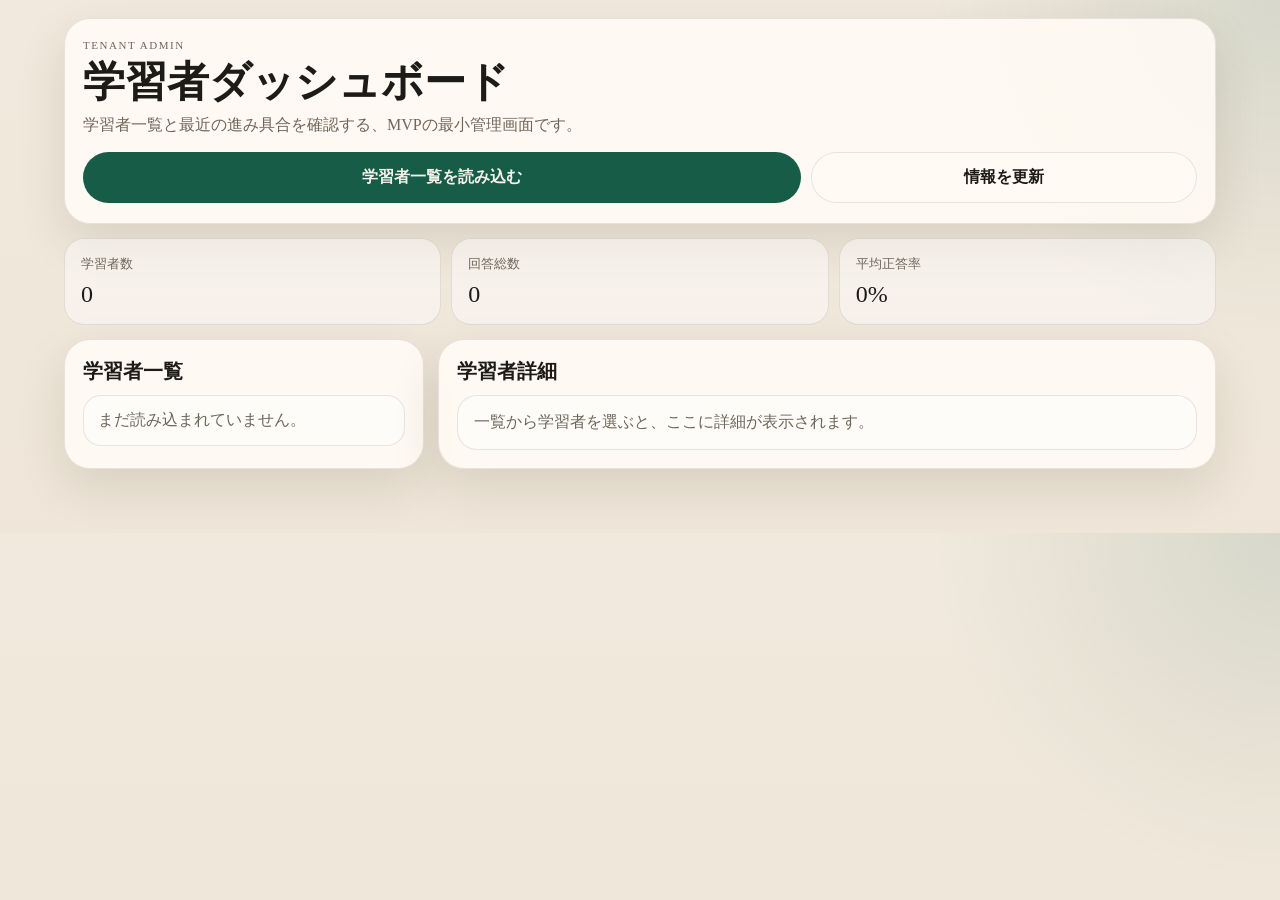
==== docs/admin.html @ 3558eeb4 "feat: 管理者向けの学習者一覧と詳細表示機能を追加" ====
<!doctype html>
<html lang="ja">
  <head>
    <meta charset="utf-8">
    <meta name="viewport" content="width=device-width, initial-scale=1">
    <title>LearningPlatform 管理画面</title>
    <style>
      :root {
        --bg: #efe6d9;
        --panel: rgba(255, 251, 244, 0.9);
        --ink: #1d1b17;
        --muted: #6d665b;
        --line: rgba(30, 27, 24, 0.1);
        --accent: #165c47;
        --accent-soft: rgba(22, 92, 71, 0.1);
        --shadow: 0 18px 48px rgba(50, 39, 15, 0.12);
      }

      * { box-sizing: border-box; }
      body {
        margin: 0;
        color: var(--ink);
        font-family: Georgia, "Hiragino Mincho ProN", serif;
        background:
          radial-gradient(circle at top right, rgba(22, 92, 71, 0.12), transparent 25%),
          linear-gradient(180deg, #f1e9dd 0%, var(--bg) 100%);
      }
      .shell {
        max-width: 1180px;
        margin: 0 auto;
        padding: 18px 14px 64px;
        display: grid;
        gap: 14px;
      }
      .hero, .panel {
        background: var(--panel);
        border: 1px solid var(--line);
        border-radius: 26px;
        box-shadow: var(--shadow);
      }
      .hero { padding: 20px 18px; }
      .hero p { margin: 0; color: var(--muted); }
      .eyebrow {
        color: var(--accent);
        font-size: 11px;
        letter-spacing: 0.14em;
        text-transform: uppercase;
      }
      h1 {
        margin: 10px 0 0;
        font-size: clamp(24px, 8vw, 42px);
        line-height: 1;
      }
      .hero-actions {
        display: grid;
        grid-template-columns: 1.3fr 0.7fr;
        gap: 10px;
        margin-top: 16px;
      }
      button {
        appearance: none;
        border: none;
        border-radius: 999px;
        padding: 14px 16px;
        font: inherit;
        font-weight: 700;
        cursor: pointer;
      }
      .primary { background: var(--accent); color: #f6f1e8; }
      .secondary { background: rgba(255,251,244,0.9); color: var(--ink); border: 1px solid var(--line); }
      .grid { display: grid; gap: 14px; }
      .summary {
        display: grid;
        grid-template-columns: repeat(3, minmax(0, 1fr));
        gap: 10px;
      }
      .card {
        padding: 16px;
        border: 1px solid var(--line);
        border-radius: 20px;
        background: rgba(255,255,255,0.44);
      }
      .label { margin: 0; color: var(--muted); font-size: 13px; }
      .value { margin: 8px 0 0; font-size: 24px; }
      .layout {
        display: grid;
        grid-template-columns: 1fr;
        gap: 14px;
      }
      .panel { padding: 18px; }
      .section-title { margin: 0 0 10px; font-size: 20px; }
      .learner-list {
        display: grid;
        gap: 10px;
      }
      .learner-item {
        display: grid;
        gap: 8px;
        padding: 14px;
        border: 1px solid var(--line);
        border-radius: 18px;
        background: rgba(255,255,255,0.48);
      }
      .learner-item.current {
        border-color: rgba(22,92,71,0.24);
        background: var(--accent-soft);
      }
      .learner-item button {
        background: transparent;
        text-align: left;
        padding: 0;
        color: var(--ink);
      }
      .muted { color: var(--muted); }
      .detail-stack {
        display: grid;
        gap: 12px;
      }
      .session-list {
        display: grid;
        gap: 8px;
      }
      .session-item {
        padding: 12px 14px;
        border: 1px solid var(--line);
        border-radius: 16px;
        background: rgba(255,255,255,0.44);
      }
      details { display: none; }
      pre {
        margin: 0;
        padding: 16px;
        border-radius: 18px;
        background: #1f1d1a;
        color: #f7f2ea;
        overflow: auto;
        max-height: 220px;
        font-size: 12px;
      }
      @media (min-width: 941px) {
        .layout {
          grid-template-columns: 360px minmax(0, 1fr);
        }
      }
      @media (max-width: 640px) {
        .summary { grid-template-columns: 1fr; }
        .hero-actions { grid-template-columns: 1fr; }
      }
    </style>
  </head>
  <body>
    <main class="shell">
      <section class="hero">
        <p class="eyebrow">Tenant Admin</p>
        <h1>学習者ダッシュボード</h1>
        <p style="margin-top: 12px;">学習者一覧と最近の進み具合を確認する、MVPの最小管理画面です。</p>
        <div class="hero-actions">
          <button id="loadLearnersButton" class="primary" type="button">学習者一覧を読み込む</button>
          <button id="refreshSummaryButton" class="secondary" type="button">情報を更新</button>
        </div>
      </section>

      <section class="grid">
        <div class="summary">
          <div class="card">
            <p class="label">学習者数</p>
            <p id="learnerCount" class="value">0</p>
          </div>
          <div class="card">
            <p class="label">回答総数</p>
            <p id="totalAnswered" class="value">0</p>
          </div>
          <div class="card">
            <p class="label">平均正答率</p>
            <p id="averageAccuracy" class="value">0%</p>
          </div>
        </div>
      </section>

      <section class="layout">
        <section class="panel">
          <h2 class="section-title">学習者一覧</h2>
          <div id="learnerList" class="learner-list">
            <div class="learner-item"><span class="muted">まだ読み込まれていません。</span></div>
          </div>
        </section>

        <section class="panel">
          <h2 class="section-title">学習者詳細</h2>
          <div id="learnerDetail" class="detail-stack">
            <div class="card"><span class="muted">一覧から学習者を選ぶと、ここに詳細が表示されます。</span></div>
          </div>
        </section>
      </section>

      <details id="debugPanel">
        <summary>開発ログ</summary>
        <pre id="responsePanel">まだリクエストは実行されていません。</pre>
      </details>
    </main>

    <script src="./config.js"></script>
    <script>
      (function () {
        var config = window.APP_CONFIG || {};
        var state = {
          learners: [],
          selectedMembershipId: "",
          selectedLearner: null
        };

        var learnerCountEl = document.getElementById("learnerCount");
        var totalAnsweredEl = document.getElementById("totalAnswered");
        var averageAccuracyEl = document.getElementById("averageAccuracy");
        var learnerListEl = document.getElementById("learnerList");
        var learnerDetailEl = document.getElementById("learnerDetail");
        var responsePanelEl = document.getElementById("responsePanel");
        var debugPanelEl = document.getElementById("debugPanel");
        var debugMode = new URLSearchParams(window.location.search).get("debug") === "1";

        if (debugMode) {
          debugPanelEl.style.display = "block";
        }

        document.getElementById("loadLearnersButton").addEventListener("click", loadLearners_);
        document.getElementById("refreshSummaryButton").addEventListener("click", loadLearners_);

        loadLearners_();

        function loadLearners_() {
          requestJson_("GET", config.adminLearnersAction || "listAdminLearners")
            .then(function (payload) {
              state.learners = payload.learners || [];
              if (!state.selectedMembershipId && state.learners[0]) {
                state.selectedMembershipId = state.learners[0].membershipId;
              }
              renderSummary_();
              renderLearnerList_();
              if (state.selectedMembershipId) {
                loadLearnerDetail_(state.selectedMembershipId);
              } else {
                renderLearnerDetail_();
              }
              renderResponse_(payload);
            })
            .catch(renderError_);
        }

        function loadLearnerDetail_(membershipId) {
          requestJson_("GET", config.adminLearnerDetailAction || "getAdminLearnerDetail", {
            membershipId: membershipId
          })
            .then(function (payload) {
              state.selectedLearner = payload.learner || null;
              renderLearnerList_();
              renderLearnerDetail_();
              renderResponse_(payload);
            })
            .catch(renderError_);
        }

        function requestJson_(method, action, extraParams) {
          var url = new URL(config.gasWebAppUrl, window.location.href);
          url.searchParams.set("action", action);
          if (config.tenantId) {
            url.searchParams.set("tenantId", config.tenantId);
          }
          if (extraParams) {
            Object.keys(extraParams).forEach(function (key) {
              url.searchParams.set(key, extraParams[key]);
            });
          }

          return fetch(url.toString(), {
            method: method,
            mode: "cors",
            headers: { "Accept": "application/json" }
          }).then(function (response) {
            return response.text().then(function (text) {
              var payload;
              try {
                payload = JSON.parse(text);
              } catch (error) {
                payload = { raw: text };
              }

              if (!response.ok || payload.error) {
                throw payload;
              }

              return payload;
            });
          });
        }

        function renderSummary_() {
          learnerCountEl.textContent = String(state.learners.length);
          totalAnsweredEl.textContent = String(state.learners.reduce(function (sum, learner) {
            return sum + Number(learner.totalAnsweredCount || 0);
          }, 0));

          var average = state.learners.length === 0 ? 0 : state.learners.reduce(function (sum, learner) {
            return sum + Number(learner.accuracyRate || 0);
          }, 0) / state.learners.length;
          averageAccuracyEl.textContent = Math.round(average * 100) + "%";
        }

        function renderLearnerList_() {
          if (state.learners.length === 0) {
            learnerListEl.innerHTML = '<div class="learner-item"><span class="muted">まだ学習者データがありません。</span></div>';
            return;
          }

          learnerListEl.innerHTML = "";
          state.learners.forEach(function (learner) {
            var item = document.createElement("div");
            item.className = "learner-item" + (learner.membershipId === state.selectedMembershipId ? " current" : "");

            var button = document.createElement("button");
            button.type = "button";
            button.textContent = learner.displayName;
            button.addEventListener("click", function () {
              state.selectedMembershipId = learner.membershipId;
              loadLearnerDetail_(learner.membershipId);
            });

            var meta = document.createElement("span");
            meta.className = "muted";
            meta.textContent = "回答 " + learner.totalAnsweredCount + " / 正答率 " + Math.round((learner.accuracyRate || 0) * 100) + "%";

            item.appendChild(button);
            item.appendChild(meta);
            learnerListEl.appendChild(item);
          });
        }

        function renderLearnerDetail_() {
          if (!state.selectedLearner) {
            learnerDetailEl.innerHTML = '<div class="card"><span class="muted">一覧から学習者を選ぶと、ここに詳細が表示されます。</span></div>';
            return;
          }

          var learner = state.selectedLearner;
          var summary = learner.summary || {};
          var recentSessions = learner.recentSessions || [];

          learnerDetailEl.innerHTML = [
            '<div class="summary">',
            '  <div class="card"><p class="label">学習者</p><p class="value" style="font-size: 22px;">' + escapeHtml_(learner.user.display_name || "-") + '</p></div>',
            '  <div class="card"><p class="label">回答数</p><p class="value">' + escapeHtml_(String(summary.totalAnsweredCount || 0)) + '</p></div>',
            '  <div class="card"><p class="label">正答率</p><p class="value">' + Math.round((summary.accuracyRate || 0) * 100) + '%</p></div>',
            '</div>',
            '<div class="card">',
            '  <p class="label">直近学習日時</p>',
            '  <p class="value" style="font-size: 20px;">' + escapeHtml_(summary.lastLearnedAt || "まだ記録がありません") + '</p>',
            '</div>',
            '<div>',
            '  <h3 class="section-title" style="font-size: 18px;">最近のセッション</h3>',
            renderRecentSessions_(recentSessions),
            '</div>'
          ].join("");
        }

        function renderRecentSessions_(recentSessions) {
          if (!recentSessions.length) {
            return '<div class="card"><span class="muted">まだセッション履歴がありません。</span></div>';
          }

          return [
            '<div class="session-list">',
            recentSessions.map(function (session) {
              return '<div class="session-item"><strong>' +
                escapeHtml_(session.businessDate || session.createdAt || "") +
                '</strong><br><span class="muted">' +
                escapeHtml_(session.sessionType) + ' / ' + escapeHtml_(session.status) + ' / ' +
                escapeHtml_(String(session.questionCount)) + '問</span></div>';
            }).join(""),
            '</div>'
          ].join("");
        }

        function renderResponse_(payload) {
          responsePanelEl.textContent = JSON.stringify(payload, null, 2);
        }

        function renderError_(error) {
          responsePanelEl.textContent = JSON.stringify(error, null, 2);
        }

        function escapeHtml_(value) {
          return String(value || "")
            .replace(/&/g, "&amp;")
            .replace(/</g, "&lt;")
            .replace(/>/g, "&gt;")
            .replace(/"/g, "&quot;")
            .replace(/'/g, "&#39;");
        }
      })();
    </script>
  </body>
</html>
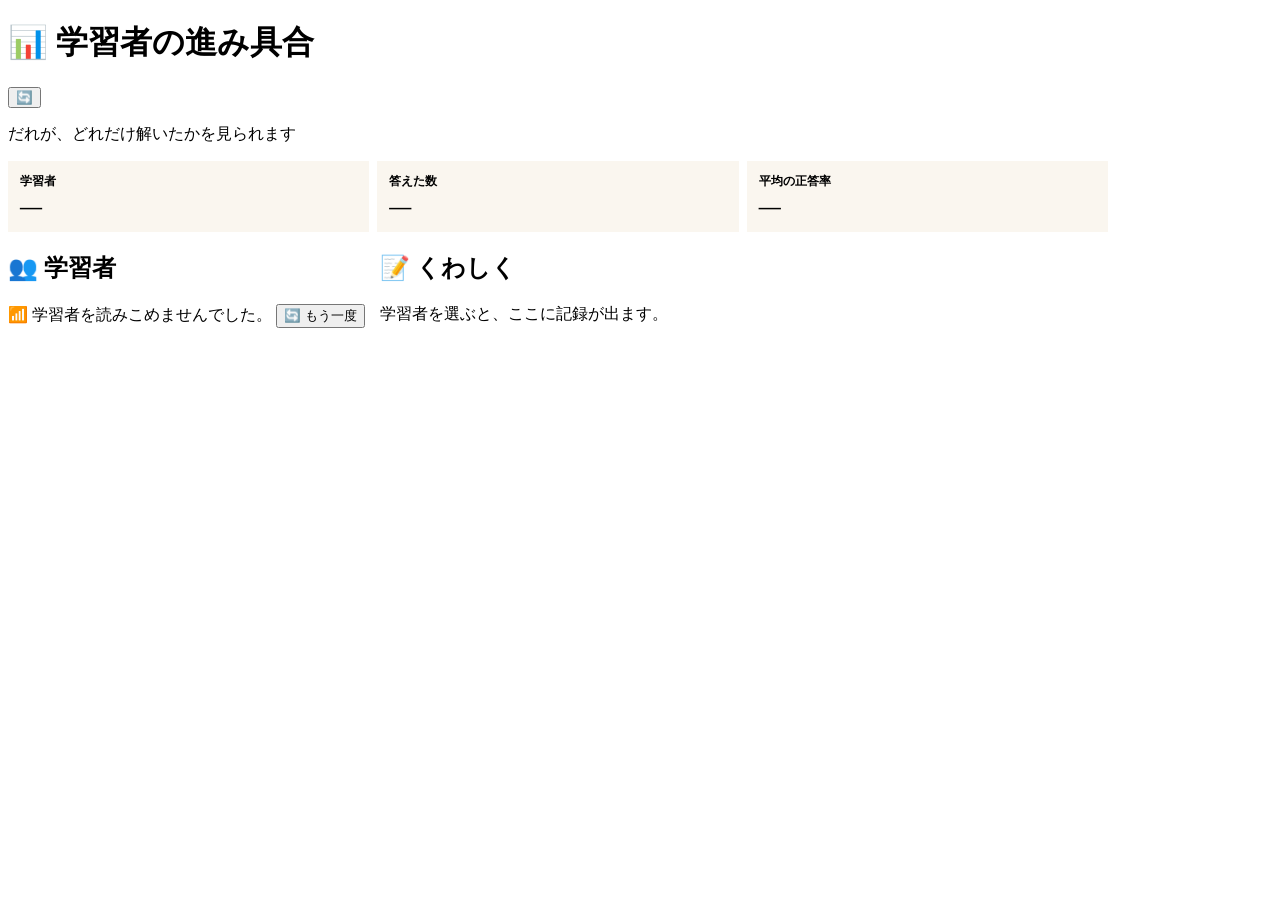
==== commit 47604036: "画面を共通の部品にそろえる（学習・トップ・管理） - 学習画面：1列にして、共通の部品（見出し・カード・入力欄・ボタン・チップ・トースト）に。前に開いた今日の5問を先に出し、読みこみ中は同じ大きさの箱" ====
--- a/docs/admin.html
+++ b/docs/admin.html
@@ -1,201 +1,138 @@
 <!doctype html>
-<html lang="ja">
+<html lang="ja" data-ls-dark="auto">
   <head>
     <meta charset="utf-8">
-    <meta name="viewport" content="width=device-width, initial-scale=1">
-    <title>LearningPlatform 管理画面</title>
+    <meta name="viewport" content="width=device-width, initial-scale=1, viewport-fit=cover">
+    <title>学習者の進み具合｜LearningPlatform 管理</title>
+    <meta name="robots" content="noindex, nofollow">
+    <meta name="theme-color" content="#f4efe6" media="(prefers-color-scheme: light)">
+    <meta name="theme-color" content="#121614" media="(prefers-color-scheme: dark)">
+    <!-- Q キット（おくるんの共通部品）。色は下の :root で、今の緑に -->
+    <link rel="stylesheet" href="https://katsuan.github.io/line-share/shared/ui.css">
     <style>
       :root {
-        --bg: #efe6d9;
-        --panel: rgba(255, 251, 244, 0.9);
-        --ink: #1d1b17;
-        --muted: #6d665b;
-        --line: rgba(30, 27, 24, 0.1);
-        --accent: #165c47;
-        --accent-soft: rgba(22, 92, 71, 0.1);
-        --shadow: 0 18px 48px rgba(50, 39, 15, 0.12);
-      }
-
-      * { box-sizing: border-box; }
-      body {
-        margin: 0;
-        color: var(--ink);
-        font-family: Georgia, "Hiragino Mincho ProN", serif;
-        background:
-          radial-gradient(circle at top right, rgba(22, 92, 71, 0.12), transparent 25%),
-          linear-gradient(180deg, #f1e9dd 0%, var(--bg) 100%);
-      }
-      .shell {
-        max-width: 1180px;
-        margin: 0 auto;
-        padding: 18px 14px 64px;
+        --ls-accent: #165c47;
+        --ls-accent-strong: #0f4836;
+        --ls-accent-soft: #e2efe8;
+        --ls-accent-ink: #0f4836;
+        --ls-bg: #f4efe6;
+        --ls-surface-sub: #faf6ef;
+      }
+
+      /* 管理の画面はパソコンでも見るので、広いときは2列に */
+      .admin-page {
+        width: min(100%, 1100px);
+      }
+
+      .layout {
         display: grid;
-        gap: 14px;
-      }
-      .hero, .panel {
-        background: var(--panel);
-        border: 1px solid var(--line);
-        border-radius: 26px;
-        box-shadow: var(--shadow);
-      }
-      .hero { padding: 20px 18px; }
-      .hero p { margin: 0; color: var(--muted); }
-      .eyebrow {
-        color: var(--accent);
-        font-size: 11px;
-        letter-spacing: 0.14em;
-        text-transform: uppercase;
-      }
-      h1 {
-        margin: 10px 0 0;
-        font-size: clamp(24px, 8vw, 42px);
-        line-height: 1;
-      }
-      .hero-actions {
-        display: grid;
-        grid-template-columns: 1.3fr 0.7fr;
-        gap: 10px;
-        margin-top: 16px;
-      }
-      button {
-        appearance: none;
-        border: none;
-        border-radius: 999px;
-        padding: 14px 16px;
-        font: inherit;
-        font-weight: 700;
-        cursor: pointer;
-      }
-      .primary { background: var(--accent); color: #f6f1e8; }
-      .secondary { background: rgba(255,251,244,0.9); color: var(--ink); border: 1px solid var(--line); }
-      .grid { display: grid; gap: 14px; }
-      .summary {
+        gap: 12px;
+      }
+
+      @media (min-width: 900px) {
+        .layout {
+          grid-template-columns: 360px minmax(0, 1fr);
+          align-items: start;
+        }
+      }
+
+      .stats {
         display: grid;
         grid-template-columns: repeat(3, minmax(0, 1fr));
-        gap: 10px;
-      }
-      .card {
-        padding: 16px;
-        border: 1px solid var(--line);
-        border-radius: 20px;
-        background: rgba(255,255,255,0.44);
-      }
-      .label { margin: 0; color: var(--muted); font-size: 13px; }
-      .value { margin: 8px 0 0; font-size: 24px; }
-      .layout {
+        gap: 8px;
+      }
+
+      .stat {
         display: grid;
-        grid-template-columns: 1fr;
-        gap: 14px;
-      }
-      .panel { padding: 18px; }
-      .section-title { margin: 0 0 10px; font-size: 20px; }
-      .learner-list {
-        display: grid;
-        gap: 10px;
-      }
+        gap: 4px;
+        min-width: 0;
+        padding: 12px;
+        border-radius: var(--ls-radius-md);
+        background: var(--ls-surface-sub);
+      }
+
+      .stat-label {
+        color: var(--ls-subtext);
+        font-size: 12px;
+        font-weight: 700;
+      }
+
+      .stat-value {
+        font-size: 22px;
+        font-weight: 800;
+        overflow-wrap: anywhere;
+      }
+
       .learner-item {
         display: grid;
-        gap: 8px;
-        padding: 14px;
-        border: 1px solid var(--line);
-        border-radius: 18px;
-        background: rgba(255,255,255,0.48);
-      }
-      .learner-item.current {
-        border-color: rgba(22,92,71,0.24);
-        background: var(--accent-soft);
-      }
-      .learner-item button {
-        background: transparent;
+        gap: 2px;
+        width: 100%;
         text-align: left;
-        padding: 0;
-        color: var(--ink);
-      }
-      .muted { color: var(--muted); }
-      .detail-stack {
-        display: grid;
-        gap: 12px;
-      }
-      .session-list {
-        display: grid;
-        gap: 8px;
-      }
-      .session-item {
-        padding: 12px 14px;
-        border: 1px solid var(--line);
-        border-radius: 16px;
-        background: rgba(255,255,255,0.44);
-      }
-      details { display: none; }
-      pre {
+      }
+
+      .learner-item[aria-current="true"] {
+        border-color: var(--ls-accent);
+        background: var(--ls-accent-soft);
+      }
+
+      .session-row {
+        display: flex;
+        justify-content: space-between;
+        gap: 10px;
+        padding: 10px 12px;
+        border-radius: var(--ls-radius-sm);
+        background: var(--ls-surface-sub);
+        font-size: 14px;
+      }
+
+      .session-row span:last-child {
+        color: var(--ls-subtext);
+        text-align: right;
+      }
+
+      .detail-name {
         margin: 0;
-        padding: 16px;
-        border-radius: 18px;
-        background: #1f1d1a;
-        color: #f7f2ea;
-        overflow: auto;
-        max-height: 220px;
-        font-size: 12px;
-      }
-      @media (min-width: 941px) {
-        .layout {
-          grid-template-columns: 360px minmax(0, 1fr);
-        }
-      }
-      @media (max-width: 640px) {
-        .summary { grid-template-columns: 1fr; }
-        .hero-actions { grid-template-columns: 1fr; }
+        font-size: 20px;
+      }
+
+      @media (max-width: 360px) {
+        .stats {
+          grid-template-columns: 1fr;
+        }
       }
     </style>
   </head>
   <body>
-    <main class="shell">
-      <section class="hero">
-        <p class="eyebrow">Tenant Admin</p>
-        <h1>学習者ダッシュボード</h1>
-        <p style="margin-top: 12px;">学習者一覧と最近の進み具合を確認する、MVPの最小管理画面です。</p>
-        <div class="hero-actions">
-          <button id="loadLearnersButton" class="primary" type="button">学習者一覧を読み込む</button>
-          <button id="refreshSummaryButton" class="secondary" type="button">情報を更新</button>
+    <main class="ls-page admin-page ls-stack">
+      <header class="ls-brand">
+        <h1 class="ls-brand-name">📊 学習者の進み具合</h1>
+        <button id="refreshButton" class="ls-icon-button" type="button" aria-label="最新にする">🔄</button>
+      </header>
+      <p class="ls-brand-copy">だれが、どれだけ解いたかを見られます</p>
+
+      <section class="stats" aria-label="まとめ">
+        <div class="stat"><span class="stat-label">学習者</span><span id="learnerCount" class="stat-value">—</span></div>
+        <div class="stat"><span class="stat-label">答えた数</span><span id="totalAnswered" class="stat-value">—</span></div>
+        <div class="stat"><span class="stat-label">平均の正答率</span><span id="averageAccuracy" class="stat-value">—</span></div>
+      </section>
+
+      <div class="layout">
+        <section class="ls-panel" aria-labelledby="listTitle">
+          <h2 id="listTitle" class="ls-panel-title">👥 学習者</h2>
+          <div id="learnerList" class="ls-list"></div>
+        </section>
+
+        <section id="detailPanel" class="ls-panel" aria-labelledby="detailTitle">
+          <h2 id="detailTitle" class="ls-panel-title">📝 くわしく</h2>
+          <div id="learnerDetail" class="ls-stack"></div>
+        </section>
+      </div>
+
+      <details id="debugPanel" class="ls-fold" hidden>
+        <summary>開発ログ</summary>
+        <div class="ls-fold-body">
+          <pre id="responsePanel">まだリクエストは実行されていません。</pre>
         </div>
-      </section>
-
-      <section class="grid">
-        <div class="summary">
-          <div class="card">
-            <p class="label">学習者数</p>
-            <p id="learnerCount" class="value">0</p>
-          </div>
-          <div class="card">
-            <p class="label">回答総数</p>
-            <p id="totalAnswered" class="value">0</p>
-          </div>
-          <div class="card">
-            <p class="label">平均正答率</p>
-            <p id="averageAccuracy" class="value">0%</p>
-          </div>
-        </div>
-      </section>
-
-      <section class="layout">
-        <section class="panel">
-          <h2 class="section-title">学習者一覧</h2>
-          <div id="learnerList" class="learner-list">
-            <div class="learner-item"><span class="muted">まだ読み込まれていません。</span></div>
-          </div>
-        </section>
-
-        <section class="panel">
-          <h2 class="section-title">学習者詳細</h2>
-          <div id="learnerDetail" class="detail-stack">
-            <div class="card"><span class="muted">一覧から学習者を選ぶと、ここに詳細が表示されます。</span></div>
-          </div>
-        </section>
-      </section>
-
-      <details id="debugPanel">
-        <summary>開発ログ</summary>
-        <pre id="responsePanel">まだリクエストは実行されていません。</pre>
       </details>
     </main>
 
@@ -205,8 +142,12 @@
         var config = window.APP_CONFIG || {};
         var state = {
           learners: [],
+          loadingList: false,
+          listFailed: false,
           selectedMembershipId: "",
-          selectedLearner: null
+          selectedLearner: null,
+          loadingDetail: false,
+          detailFailed: false
         };
 
         var learnerCountEl = document.getElementById("learnerCount");
@@ -214,65 +155,102 @@
         var averageAccuracyEl = document.getElementById("averageAccuracy");
         var learnerListEl = document.getElementById("learnerList");
         var learnerDetailEl = document.getElementById("learnerDetail");
+        var detailPanelEl = document.getElementById("detailPanel");
+        var refreshButtonEl = document.getElementById("refreshButton");
         var responsePanelEl = document.getElementById("responsePanel");
-        var debugPanelEl = document.getElementById("debugPanel");
         var debugMode = new URLSearchParams(window.location.search).get("debug") === "1";
 
         if (debugMode) {
-          debugPanelEl.style.display = "block";
-        }
-
-        document.getElementById("loadLearnersButton").addEventListener("click", loadLearners_);
-        document.getElementById("refreshSummaryButton").addEventListener("click", loadLearners_);
-
+          document.getElementById("debugPanel").hidden = false;
+        }
+
+        refreshButtonEl.addEventListener("click", loadLearners_);
         loadLearners_();
 
         function loadLearners_() {
-          requestJson_("GET", config.adminLearnersAction || "listAdminLearners")
+          if (state.loadingList) {
+            return;
+          }
+          state.loadingList = true;
+          state.listFailed = false;
+          refreshButtonEl.disabled = true;
+          renderLearnerList_();
+          if (!state.selectedLearner) {
+            renderLearnerDetail_();
+          }
+
+          requestJson_(config.adminLearnersAction || "listAdminLearners")
             .then(function (payload) {
+              state.loadingList = false;
               state.learners = payload.learners || [];
-              if (!state.selectedMembershipId && state.learners[0]) {
-                state.selectedMembershipId = state.learners[0].membershipId;
+              var stillThere = state.learners.some(function (learner) {
+                return learner.membershipId === state.selectedMembershipId;
+              });
+              if (!stillThere) {
+                state.selectedMembershipId = state.learners[0] ? state.learners[0].membershipId : "";
               }
               renderSummary_();
               renderLearnerList_();
+              renderResponse_(payload);
               if (state.selectedMembershipId) {
                 loadLearnerDetail_(state.selectedMembershipId);
               } else {
+                state.selectedLearner = null;
                 renderLearnerDetail_();
               }
-              renderResponse_(payload);
             })
-            .catch(renderError_);
+            .catch(function (error) {
+              state.loadingList = false;
+              state.listFailed = true;
+              renderLearnerList_();
+              renderLearnerDetail_();
+              renderResponse_(error);
+            })
+            .then(function () {
+              refreshButtonEl.disabled = false;
+            });
         }
 
         function loadLearnerDetail_(membershipId) {
-          requestJson_("GET", config.adminLearnerDetailAction || "getAdminLearnerDetail", {
-            membershipId: membershipId
-          })
+          state.selectedMembershipId = membershipId;
+          state.loadingDetail = true;
+          state.detailFailed = false;
+          renderLearnerList_();
+          renderLearnerDetail_();
+
+          requestJson_(config.adminLearnerDetailAction || "getAdminLearnerDetail", { membershipId: membershipId })
             .then(function (payload) {
+              if (membershipId !== state.selectedMembershipId) {
+                return;
+              }
+              state.loadingDetail = false;
               state.selectedLearner = payload.learner || null;
-              renderLearnerList_();
               renderLearnerDetail_();
               renderResponse_(payload);
             })
-            .catch(renderError_);
-        }
-
-        function requestJson_(method, action, extraParams) {
+            .catch(function (error) {
+              if (membershipId !== state.selectedMembershipId) {
+                return;
+              }
+              state.loadingDetail = false;
+              state.detailFailed = true;
+              renderLearnerDetail_();
+              renderResponse_(error);
+            });
+        }
+
+        function requestJson_(action, extraParams) {
           var url = new URL(config.gasWebAppUrl, window.location.href);
           url.searchParams.set("action", action);
           if (config.tenantId) {
             url.searchParams.set("tenantId", config.tenantId);
           }
-          if (extraParams) {
-            Object.keys(extraParams).forEach(function (key) {
-              url.searchParams.set(key, extraParams[key]);
-            });
-          }
+          Object.keys(extraParams || {}).forEach(function (key) {
+            url.searchParams.set(key, extraParams[key]);
+          });
 
           return fetch(url.toString(), {
-            method: method,
+            method: "GET",
             mode: "cors",
             headers: { "Accept": "application/json" }
           }).then(function (response) {
@@ -283,60 +261,96 @@
               } catch (error) {
                 payload = { raw: text };
               }
-
               if (!response.ok || payload.error) {
                 throw payload;
               }
-
               return payload;
             });
           });
         }
 
         function renderSummary_() {
-          learnerCountEl.textContent = String(state.learners.length);
-          totalAnsweredEl.textContent = String(state.learners.reduce(function (sum, learner) {
+          var learners = state.learners;
+          learnerCountEl.textContent = learners.length + "人";
+          totalAnsweredEl.textContent = learners.reduce(function (sum, learner) {
             return sum + Number(learner.totalAnsweredCount || 0);
-          }, 0));
-
-          var average = state.learners.length === 0 ? 0 : state.learners.reduce(function (sum, learner) {
+          }, 0) + "問";
+          var average = learners.length === 0 ? 0 : learners.reduce(function (sum, learner) {
             return sum + Number(learner.accuracyRate || 0);
-          }, 0) / state.learners.length;
+          }, 0) / learners.length;
           averageAccuracyEl.textContent = Math.round(average * 100) + "%";
         }
 
         function renderLearnerList_() {
+          if (state.loadingList && state.learners.length === 0) {
+            learnerListEl.innerHTML = '<span class="ls-skeleton"></span><span class="ls-skeleton"></span><span class="ls-skeleton"></span>';
+            return;
+          }
+
+          if (state.listFailed) {
+            learnerListEl.innerHTML = [
+              '<div class="ls-empty">',
+              '  <span class="ls-empty-icon" aria-hidden="true">📶</span>',
+              '  <span>学習者を読みこめませんでした。</span>',
+              '  <button id="retryListButton" class="ls-button is-primary" type="button">🔄 もう一度</button>',
+              '</div>'
+            ].join("");
+            document.getElementById("retryListButton").addEventListener("click", loadLearners_);
+            return;
+          }
+
           if (state.learners.length === 0) {
-            learnerListEl.innerHTML = '<div class="learner-item"><span class="muted">まだ学習者データがありません。</span></div>';
+            learnerListEl.innerHTML = '<div class="ls-empty"><span class="ls-empty-icon" aria-hidden="true">🌱</span><span>まだ学習者がいません。<br>LINE で5問を解いた人が、ここに出ます。</span></div>';
             return;
           }
 
           learnerListEl.innerHTML = "";
           state.learners.forEach(function (learner) {
-            var item = document.createElement("div");
-            item.className = "learner-item" + (learner.membershipId === state.selectedMembershipId ? " current" : "");
-
             var button = document.createElement("button");
             button.type = "button";
-            button.textContent = learner.displayName;
+            button.className = "ls-list-item learner-item";
+            if (learner.membershipId === state.selectedMembershipId) {
+              button.setAttribute("aria-current", "true");
+            }
+            var name = document.createElement("strong");
+            name.textContent = learner.displayName || "名前なし";
+            var meta = document.createElement("small");
+            meta.textContent = Number(learner.totalAnsweredCount || 0) + "問・正答率 " + Math.round((learner.accuracyRate || 0) * 100) + "%" +
+              (learner.lastLearnedAt ? "・" + formatDateTime_(learner.lastLearnedAt) : "");
+            button.appendChild(name);
+            button.appendChild(meta);
             button.addEventListener("click", function () {
-              state.selectedMembershipId = learner.membershipId;
               loadLearnerDetail_(learner.membershipId);
+              if (window.matchMedia("(max-width: 899px)").matches) {
+                detailPanelEl.scrollIntoView({ behavior: "smooth", block: "start" });
+              }
             });
-
-            var meta = document.createElement("span");
-            meta.className = "muted";
-            meta.textContent = "回答 " + learner.totalAnsweredCount + " / 正答率 " + Math.round((learner.accuracyRate || 0) * 100) + "%";
-
-            item.appendChild(button);
-            item.appendChild(meta);
-            learnerListEl.appendChild(item);
+            learnerListEl.appendChild(button);
           });
         }
 
         function renderLearnerDetail_() {
+          if (state.loadingDetail || (state.loadingList && !state.selectedLearner)) {
+            learnerDetailEl.innerHTML = '<span class="ls-skeleton" style="width: 50%; min-height: 28px;"></span><span class="ls-skeleton" style="min-height: 72px;"></span><span class="ls-skeleton"></span><span class="ls-skeleton"></span>';
+            return;
+          }
+
+          if (state.detailFailed) {
+            learnerDetailEl.innerHTML = [
+              '<div class="ls-empty">',
+              '  <span class="ls-empty-icon" aria-hidden="true">📶</span>',
+              '  <span>くわしい記録を読みこめませんでした。</span>',
+              '  <button id="retryDetailButton" class="ls-button is-primary" type="button">🔄 もう一度</button>',
+              '</div>'
+            ].join("");
+            document.getElementById("retryDetailButton").addEventListener("click", function () {
+              loadLearnerDetail_(state.selectedMembershipId);
+            });
+            return;
+          }
+
           if (!state.selectedLearner) {
-            learnerDetailEl.innerHTML = '<div class="card"><span class="muted">一覧から学習者を選ぶと、ここに詳細が表示されます。</span></div>';
+            learnerDetailEl.innerHTML = '<div class="ls-empty"><span>学習者を選ぶと、ここに記録が出ます。</span></div>';
             return;
           }
 
@@ -345,50 +359,75 @@
           var recentSessions = learner.recentSessions || [];
 
           learnerDetailEl.innerHTML = [
-            '<div class="summary">',
-            '  <div class="card"><p class="label">学習者</p><p class="value" style="font-size: 22px;">' + escapeHtml_(learner.user.display_name || "-") + '</p></div>',
-            '  <div class="card"><p class="label">回答数</p><p class="value">' + escapeHtml_(String(summary.totalAnsweredCount || 0)) + '</p></div>',
-            '  <div class="card"><p class="label">正答率</p><p class="value">' + Math.round((summary.accuracyRate || 0) * 100) + '%</p></div>',
+            '<h3 class="detail-name">' + escapeHtml_((learner.user && learner.user.display_name) || "名前なし") + '</h3>',
+            '<div class="stats">',
+            '  <div class="stat"><span class="stat-label">答えた数</span><span class="stat-value">' + Number(summary.totalAnsweredCount || 0) + '問</span></div>',
+            '  <div class="stat"><span class="stat-label">正答率</span><span class="stat-value">' + Math.round((summary.accuracyRate || 0) * 100) + '%</span></div>',
+            '  <div class="stat"><span class="stat-label">さいごに解いた日</span><span class="stat-value" style="font-size: 16px;">' + escapeHtml_(summary.lastLearnedAt ? formatDateTime_(summary.lastLearnedAt) : "まだ") + '</span></div>',
             '</div>',
-            '<div class="card">',
-            '  <p class="label">直近学習日時</p>',
-            '  <p class="value" style="font-size: 20px;">' + escapeHtml_(summary.lastLearnedAt || "まだ記録がありません") + '</p>',
-            '</div>',
-            '<div>',
-            '  <h3 class="section-title" style="font-size: 18px;">最近のセッション</h3>',
-            renderRecentSessions_(recentSessions),
-            '</div>'
+            '<h3 class="ls-panel-title">🗓 最近の5問</h3>',
+            renderRecentSessions_(recentSessions)
           ].join("");
         }
 
         function renderRecentSessions_(recentSessions) {
           if (!recentSessions.length) {
-            return '<div class="card"><span class="muted">まだセッション履歴がありません。</span></div>';
-          }
-
-          return [
-            '<div class="session-list">',
-            recentSessions.map(function (session) {
-              return '<div class="session-item"><strong>' +
-                escapeHtml_(session.businessDate || session.createdAt || "") +
-                '</strong><br><span class="muted">' +
-                escapeHtml_(session.sessionType) + ' / ' + escapeHtml_(session.status) + ' / ' +
-                escapeHtml_(String(session.questionCount)) + '問</span></div>';
-            }).join(""),
-            '</div>'
-          ].join("");
-        }
-
+            return '<p class="ls-hint">まだ記録がありません。</p>';
+          }
+
+          return '<div class="ls-stack" style="gap: 6px;">' + recentSessions.map(function (session) {
+            return '<div class="session-row"><span>' + escapeHtml_(formatDate_(session.businessDate || session.createdAt) || "日付なし") + '・' + escapeHtml_(toSessionTypeLabel_(session.sessionType)) + '</span>' +
+              '<span>' + Number(session.questionCount || 0) + '問・' + escapeHtml_(toStatusLabel_(session.status)) + '</span></div>';
+          }).join("") + '</div>';
+        }
+
+        function toSessionTypeLabel_(type) {
+          return type === "DAILY" ? "今日の5問" : "学習";
+        }
+
+        function toStatusLabel_(status) {
+          switch (status) {
+            case "COMPLETED":
+              return "おわり";
+            case "IN_PROGRESS":
+              return "とちゅう";
+            case "CREATED":
+              return "まだ";
+            default:
+              return "—";
+          }
+        }
+
+        // シートの日付は "2026-10-23" か ISO の日時で来る。日本の日付で出す
+        function toJstDate_(value) {
+          var text = String(value || "");
+          var date = /^\d{4}-\d{2}-\d{2}$/.test(text) ? new Date(text + "T00:00:00+09:00") : new Date(text);
+          return isNaN(date.getTime()) ? null : new Date(date.getTime() + 9 * 60 * 60 * 1000);
+        }
+
+        function formatDate_(value) {
+          var jst = toJstDate_(value);
+          return jst ? (jst.getUTCMonth() + 1) + "月" + jst.getUTCDate() + "日" : "";
+        }
+
+        function formatDateTime_(value) {
+          var jst = toJstDate_(value);
+          if (!jst) {
+            return "";
+          }
+          var minutes = String(jst.getUTCMinutes()).padStart(2, "0");
+          return (jst.getUTCMonth() + 1) + "月" + jst.getUTCDate() + "日 " + jst.getUTCHours() + ":" + minutes;
+        }
+
+        // くわしい中身は ?debug=1 のときだけ
         function renderResponse_(payload) {
-          responsePanelEl.textContent = JSON.stringify(payload, null, 2);
-        }
-
-        function renderError_(error) {
-          responsePanelEl.textContent = JSON.stringify(error, null, 2);
+          if (debugMode) {
+            responsePanelEl.textContent = JSON.stringify(payload, null, 2);
+          }
         }
 
         function escapeHtml_(value) {
-          return String(value || "")
+          return String(value === undefined || value === null ? "" : value)
             .replace(/&/g, "&amp;")
             .replace(/</g, "&lt;")
             .replace(/>/g, "&gt;")
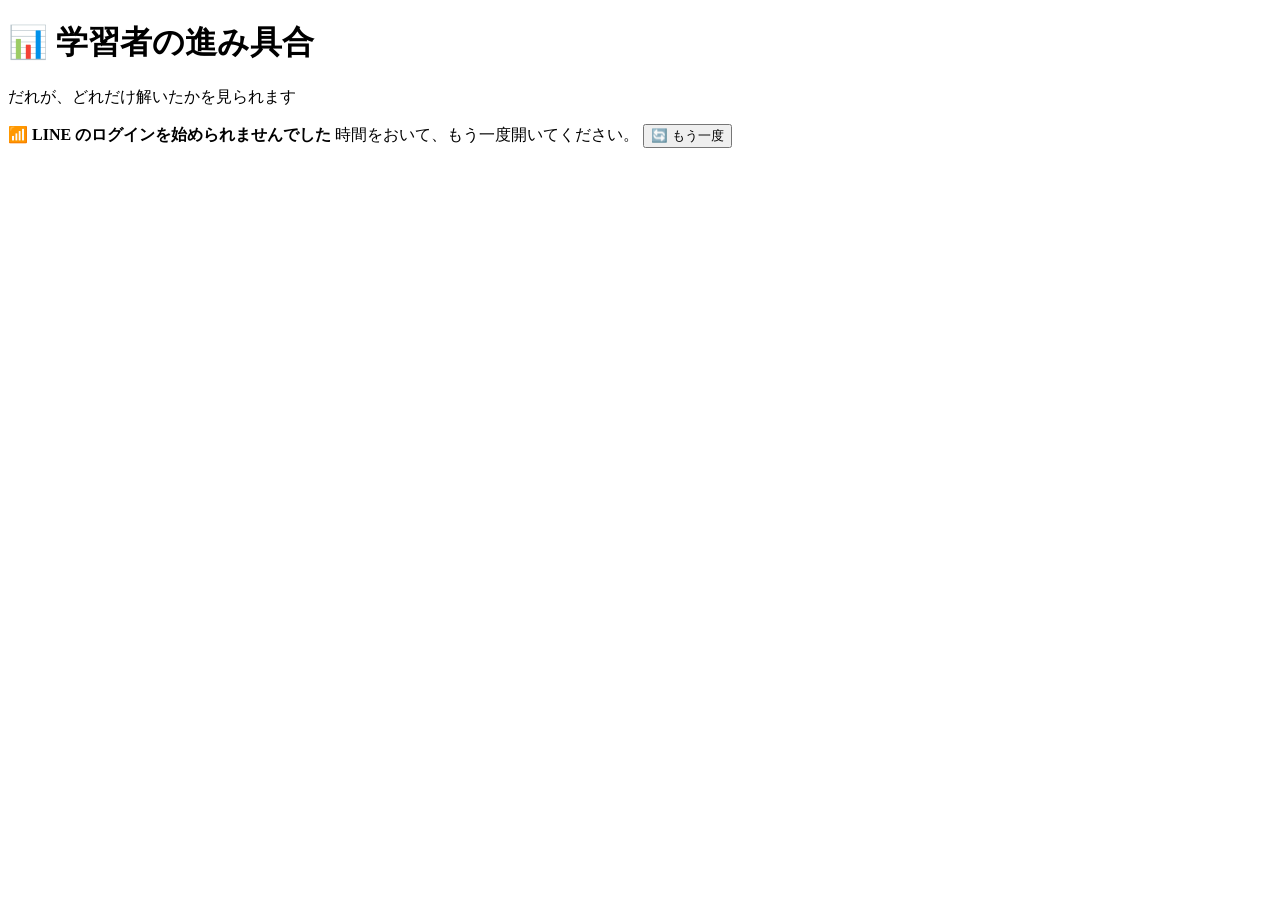
==== commit 3a357ee4: "管理の画面を、LINE でログインした管理者だけにする - 管理の API（listAdminLearners・getAdminLearnerDetail）は、本文の LINE の ID トークンを確" ====
--- a/docs/admin.html
+++ b/docs/admin.html
@@ -95,6 +95,11 @@
         font-size: 20px;
       }
 
+      /* 管理者でないときは、一覧ごと隠す（display: grid より強く） */
+      [hidden] {
+        display: none !important;
+      }
+
       @media (max-width: 360px) {
         .stats {
           grid-template-columns: 1fr;
@@ -110,13 +115,15 @@
       </header>
       <p class="ls-brand-copy">だれが、どれだけ解いたかを見られます</p>
 
-      <section class="stats" aria-label="まとめ">
+      <section id="gatePanel" class="ls-panel" hidden aria-live="polite"></section>
+
+      <section id="statsPanel" class="stats" aria-label="まとめ">
         <div class="stat"><span class="stat-label">学習者</span><span id="learnerCount" class="stat-value">—</span></div>
         <div class="stat"><span class="stat-label">答えた数</span><span id="totalAnswered" class="stat-value">—</span></div>
         <div class="stat"><span class="stat-label">平均の正答率</span><span id="averageAccuracy" class="stat-value">—</span></div>
       </section>
 
-      <div class="layout">
+      <div id="layoutPanel" class="layout">
         <section class="ls-panel" aria-labelledby="listTitle">
           <h2 id="listTitle" class="ls-panel-title">👥 学習者</h2>
           <div id="learnerList" class="ls-list"></div>
@@ -136,6 +143,7 @@
       </details>
     </main>
 
+    <script charset="utf-8" src="https://static.line-scdn.net/liff/edge/2/sdk.js"></script>
     <script src="./config.js"></script>
     <script>
       (function () {
@@ -147,8 +155,15 @@
           selectedMembershipId: "",
           selectedLearner: null,
           loadingDetail: false,
-          detailFailed: false
+          detailFailed: false,
+          // 管理者かどうか："checking" → "ok" / "login" / "denied" / "liff_failed"
+          access: "checking",
+          idToken: ""
         };
+
+        var gatePanelEl = document.getElementById("gatePanel");
+        var statsPanelEl = document.getElementById("statsPanel");
+        var layoutPanelEl = document.getElementById("layoutPanel");
 
         var learnerCountEl = document.getElementById("learnerCount");
         var totalAnsweredEl = document.getElementById("totalAnswered");
@@ -165,7 +180,114 @@
         }
 
         refreshButtonEl.addEventListener("click", loadLearners_);
-        loadLearners_();
+        initializeLiff_().then(function (ready) {
+          if (ready) {
+            loadLearners_();
+          }
+        });
+
+        // ---- ログイン（管理の API は、LINE の ID トークンがないと断られる） ----
+
+        function initializeLiff_() {
+          var liffId = config.adminLiffId || config.liffId;
+          if (!liffId || !window.liff) {
+            setAccess_("liff_failed");
+            return Promise.resolve(false);
+          }
+
+          return window.liff.init({ liffId: liffId })
+            .then(function () {
+              state.idToken = window.liff.isLoggedIn() ? (window.liff.getIDToken() || "") : "";
+              if (!state.idToken) {
+                setAccess_("login");
+                return false;
+              }
+              return true;
+            })
+            .catch(function (error) {
+              setAccess_("liff_failed");
+              renderResponse_({ liff: error && error.message ? error.message : String(error) });
+              return false;
+            });
+        }
+
+        function login_() {
+          if (!window.liff || !window.liff.login) {
+            return;
+          }
+          // ちがうアカウントに替えるときは、いったんログアウトする（LINE アプリの中ではできない）
+          if (window.liff.isLoggedIn() && !window.liff.isInClient()) {
+            window.liff.logout();
+          }
+          window.liff.login({ redirectUri: window.location.href });
+        }
+
+        function setAccess_(access) {
+          state.access = access;
+          var open = access === "ok" || access === "checking";
+          gatePanelEl.hidden = open;
+          statsPanelEl.hidden = !open;
+          layoutPanelEl.hidden = !open;
+          refreshButtonEl.hidden = !open;
+          if (open) {
+            gatePanelEl.innerHTML = "";
+            return;
+          }
+
+          var gate = {
+            denied: {
+              icon: "🔒",
+              title: "管理者だけが見られます",
+              text: "この LINE のアカウントは、管理者として登録されていません。<br>ちがうアカウントなら、ログインし直してください。",
+              button: "🔑 ちがうアカウントでログイン",
+              primary: false
+            },
+            login: {
+              icon: "🔑",
+              title: "管理者だけが見られます",
+              text: "LINE でログインすると、管理者かどうかを確かめます。",
+              button: "LINE でログイン",
+              primary: true
+            },
+            liff_failed: {
+              icon: "📶",
+              title: "LINE のログインを始められませんでした",
+              text: "時間をおいて、もう一度開いてください。",
+              button: "🔄 もう一度",
+              primary: true
+            }
+          }[access];
+
+          gatePanelEl.innerHTML = [
+            '<div class="ls-empty">',
+            '  <span class="ls-empty-icon" aria-hidden="true">' + gate.icon + '</span>',
+            '  <strong>' + gate.title + '</strong>',
+            '  <span>' + gate.text + '</span>',
+            '  <button id="gateButton" class="ls-button' + (gate.primary ? ' is-primary' : '') + '" type="button">' + gate.button + '</button>',
+            '</div>'
+          ].join("");
+          document.getElementById("gateButton").addEventListener("click", function () {
+            if (access === "liff_failed") {
+              window.location.reload();
+            } else {
+              login_();
+            }
+          });
+        }
+
+        // 断られたときは、一覧ではなく案内を出す
+        function handleAccessError_(error) {
+          var code = error && error.error ? error.error.code : "";
+          if (code === "admin_only") {
+            setAccess_("denied");
+            return true;
+          }
+          if (code === "admin_login_required") {
+            setAccess_("login");
+            return true;
+          }
+          return false;
+        }
 
         function loadLearners_() {
           if (state.loadingList) {
@@ -182,6 +304,7 @@
           requestJson_(config.adminLearnersAction || "listAdminLearners")
             .then(function (payload) {
               state.loadingList = false;
+              setAccess_("ok");
               state.learners = payload.learners || [];
               var stillThere = state.learners.some(function (learner) {
                 return learner.membershipId === state.selectedMembershipId;
@@ -201,10 +324,13 @@
             })
             .catch(function (error) {
               state.loadingList = false;
+              renderResponse_(error);
+              if (handleAccessError_(error)) {
+                return;
+              }
               state.listFailed = true;
               renderLearnerList_();
               renderLearnerDetail_();
-              renderResponse_(error);
             })
             .then(function () {
               refreshButtonEl.disabled = false;
@@ -233,9 +359,12 @@
                 return;
               }
               state.loadingDetail = false;
+              renderResponse_(error);
+              if (handleAccessError_(error)) {
+                return;
+              }
               state.detailFailed = true;
               renderLearnerDetail_();
-              renderResponse_(error);
             });
         }
 
@@ -245,14 +374,17 @@
           if (config.tenantId) {
             url.searchParams.set("tenantId", config.tenantId);
           }
-          Object.keys(extraParams || {}).forEach(function (key) {
-            url.searchParams.set(key, extraParams[key]);
-          });
-
+
+          // ID トークンは URL に入れず、本文で送る（本文は text/plain なので、事前の確認なしで届く）
           return fetch(url.toString(), {
-            method: "GET",
+            method: "POST",
             mode: "cors",
-            headers: { "Accept": "application/json" }
+            headers: { "Accept": "application/json" },
+            body: JSON.stringify(Object.assign({}, extraParams || {}, {
+              action: action,
+              tenantId: config.tenantId,
+              lineIdToken: state.idToken
+            }))
           }).then(function (response) {
             return response.text().then(function (text) {
               var payload;
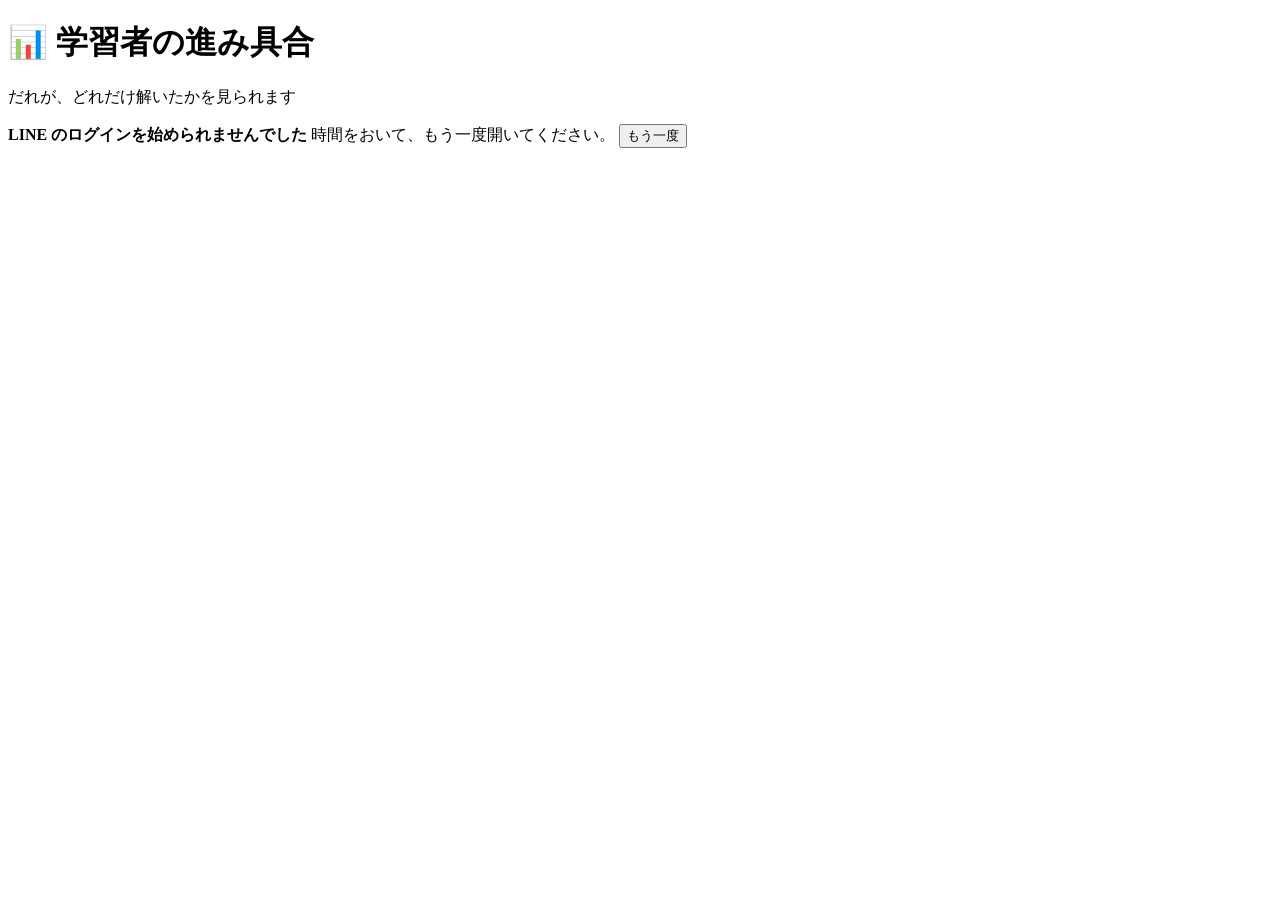
==== commit 3b36da23: "画面を落ち着いた見た目に（ux.md L1〜L7） - ボタン・空のときの案内の絵文字を、Q キットの線アイコンに - 余白を 8 の倍数（--ls-space-*）に。字の太さは 700 まで - " ====
--- a/docs/admin.html
+++ b/docs/admin.html
@@ -9,109 +9,13 @@
     <meta name="theme-color" content="#121614" media="(prefers-color-scheme: dark)">
     <!-- Q キット（おくるんの共通部品）。色は下の :root で、今の緑に -->
     <link rel="stylesheet" href="https://katsuan.github.io/line-share/shared/ui.css">
-    <style>
-      :root {
-        --ls-accent: #165c47;
-        --ls-accent-strong: #0f4836;
-        --ls-accent-soft: #e2efe8;
-        --ls-accent-ink: #0f4836;
-        --ls-bg: #f4efe6;
-        --ls-surface-sub: #faf6ef;
-      }
-
-      /* 管理の画面はパソコンでも見るので、広いときは2列に */
-      .admin-page {
-        width: min(100%, 1100px);
-      }
-
-      .layout {
-        display: grid;
-        gap: 12px;
-      }
-
-      @media (min-width: 900px) {
-        .layout {
-          grid-template-columns: 360px minmax(0, 1fr);
-          align-items: start;
-        }
-      }
-
-      .stats {
-        display: grid;
-        grid-template-columns: repeat(3, minmax(0, 1fr));
-        gap: 8px;
-      }
-
-      .stat {
-        display: grid;
-        gap: 4px;
-        min-width: 0;
-        padding: 12px;
-        border-radius: var(--ls-radius-md);
-        background: var(--ls-surface-sub);
-      }
-
-      .stat-label {
-        color: var(--ls-subtext);
-        font-size: 12px;
-        font-weight: 700;
-      }
-
-      .stat-value {
-        font-size: 22px;
-        font-weight: 800;
-        overflow-wrap: anywhere;
-      }
-
-      .learner-item {
-        display: grid;
-        gap: 2px;
-        width: 100%;
-        text-align: left;
-      }
-
-      .learner-item[aria-current="true"] {
-        border-color: var(--ls-accent);
-        background: var(--ls-accent-soft);
-      }
-
-      .session-row {
-        display: flex;
-        justify-content: space-between;
-        gap: 10px;
-        padding: 10px 12px;
-        border-radius: var(--ls-radius-sm);
-        background: var(--ls-surface-sub);
-        font-size: 14px;
-      }
-
-      .session-row span:last-child {
-        color: var(--ls-subtext);
-        text-align: right;
-      }
-
-      .detail-name {
-        margin: 0;
-        font-size: 20px;
-      }
-
-      /* 管理者でないときは、一覧ごと隠す（display: grid より強く） */
-      [hidden] {
-        display: none !important;
-      }
-
-      @media (max-width: 360px) {
-        .stats {
-          grid-template-columns: 1fr;
-        }
-      }
-    </style>
+    <link rel="stylesheet" href="./admin.css?v=20261025">
   </head>
   <body>
     <main class="ls-page admin-page ls-stack">
       <header class="ls-brand">
         <h1 class="ls-brand-name">📊 学習者の進み具合</h1>
-        <button id="refreshButton" class="ls-icon-button" type="button" aria-label="最新にする">🔄</button>
+        <button id="refreshButton" class="ls-icon-button" type="button" aria-label="最新にする"><span class="ls-icon" data-icon="refresh" aria-hidden="true"></span></button>
       </header>
       <p class="ls-brand-copy">だれが、どれだけ解いたかを見られます</p>
 
@@ -125,12 +29,12 @@
 
       <div id="layoutPanel" class="layout">
         <section class="ls-panel" aria-labelledby="listTitle">
-          <h2 id="listTitle" class="ls-panel-title">👥 学習者</h2>
+          <h2 id="listTitle" class="ls-panel-title">学習者</h2>
           <div id="learnerList" class="ls-list"></div>
         </section>
 
         <section id="detailPanel" class="ls-panel" aria-labelledby="detailTitle">
-          <h2 id="detailTitle" class="ls-panel-title">📝 くわしく</h2>
+          <h2 id="detailTitle" class="ls-panel-title">くわしく</h2>
           <div id="learnerDetail" class="ls-stack"></div>
         </section>
       </div>
@@ -145,428 +49,7 @@
 
     <script charset="utf-8" src="https://static.line-scdn.net/liff/edge/2/sdk.js"></script>
     <script src="./config.js"></script>
-    <script>
-      (function () {
-        var config = window.APP_CONFIG || {};
-        var state = {
-          learners: [],
-          loadingList: false,
-          listFailed: false,
-          selectedMembershipId: "",
-          selectedLearner: null,
-          loadingDetail: false,
-          detailFailed: false,
-          // 管理者かどうか："checking" → "ok" / "login" / "denied" / "liff_failed"
-          access: "checking",
-          idToken: ""
-        };
-
-        var gatePanelEl = document.getElementById("gatePanel");
-        var statsPanelEl = document.getElementById("statsPanel");
-        var layoutPanelEl = document.getElementById("layoutPanel");
-
-        var learnerCountEl = document.getElementById("learnerCount");
-        var totalAnsweredEl = document.getElementById("totalAnswered");
-        var averageAccuracyEl = document.getElementById("averageAccuracy");
-        var learnerListEl = document.getElementById("learnerList");
-        var learnerDetailEl = document.getElementById("learnerDetail");
-        var detailPanelEl = document.getElementById("detailPanel");
-        var refreshButtonEl = document.getElementById("refreshButton");
-        var responsePanelEl = document.getElementById("responsePanel");
-        var debugMode = new URLSearchParams(window.location.search).get("debug") === "1";
-
-        if (debugMode) {
-          document.getElementById("debugPanel").hidden = false;
-        }
-
-        refreshButtonEl.addEventListener("click", loadLearners_);
-        initializeLiff_().then(function (ready) {
-          if (ready) {
-            loadLearners_();
-          }
-        });
-
-        // ---- ログイン（管理の API は、LINE の ID トークンがないと断られる） ----
-
-        function initializeLiff_() {
-          var liffId = config.adminLiffId || config.liffId;
-          if (!liffId || !window.liff) {
-            setAccess_("liff_failed");
-            return Promise.resolve(false);
-          }
-
-          return window.liff.init({ liffId: liffId })
-            .then(function () {
-              state.idToken = window.liff.isLoggedIn() ? (window.liff.getIDToken() || "") : "";
-              if (!state.idToken) {
-                setAccess_("login");
-                return false;
-              }
-              return true;
-            })
-            .catch(function (error) {
-              setAccess_("liff_failed");
-              renderResponse_({ liff: error && error.message ? error.message : String(error) });
-              return false;
-            });
-        }
-
-        function login_() {
-          if (!window.liff || !window.liff.login) {
-            return;
-          }
-          // ちがうアカウントに替えるときは、いったんログアウトする（LINE アプリの中ではできない）
-          if (window.liff.isLoggedIn() && !window.liff.isInClient()) {
-            window.liff.logout();
-          }
-          window.liff.login({ redirectUri: window.location.href });
-        }
-
-        function setAccess_(access) {
-          state.access = access;
-          var open = access === "ok" || access === "checking";
-          gatePanelEl.hidden = open;
-          statsPanelEl.hidden = !open;
-          layoutPanelEl.hidden = !open;
-          refreshButtonEl.hidden = !open;
-          if (open) {
-            gatePanelEl.innerHTML = "";
-            return;
-          }
-
-          var gate = {
-            denied: {
-              icon: "🔒",
-              title: "管理者だけが見られます",
-              text: "この LINE のアカウントは、管理者として登録されていません。<br>ちがうアカウントなら、ログインし直してください。",
-              button: "🔑 ちがうアカウントでログイン",
-              primary: false
-            },
-            login: {
-              icon: "🔑",
-              title: "管理者だけが見られます",
-              text: "LINE でログインすると、管理者かどうかを確かめます。",
-              button: "LINE でログイン",
-              primary: true
-            },
-            liff_failed: {
-              icon: "📶",
-              title: "LINE のログインを始められませんでした",
-              text: "時間をおいて、もう一度開いてください。",
-              button: "🔄 もう一度",
-              primary: true
-            }
-          }[access];
-
-          gatePanelEl.innerHTML = [
-            '<div class="ls-empty">',
-            '  <span class="ls-empty-icon" aria-hidden="true">' + gate.icon + '</span>',
-            '  <strong>' + gate.title + '</strong>',
-            '  <span>' + gate.text + '</span>',
-            '  <button id="gateButton" class="ls-button' + (gate.primary ? ' is-primary' : '') + '" type="button">' + gate.button + '</button>',
-            '</div>'
-          ].join("");
-          document.getElementById("gateButton").addEventListener("click", function () {
-            if (access === "liff_failed") {
-              window.location.reload();
-            } else {
-              login_();
-            }
-          });
-        }
-
-        // 断られたときは、一覧ではなく案内を出す
-        function handleAccessError_(error) {
-          var code = error && error.error ? error.error.code : "";
-          if (code === "admin_only") {
-            setAccess_("denied");
-            return true;
-          }
-          if (code === "admin_login_required") {
-            setAccess_("login");
-            return true;
-          }
-          return false;
-        }
-
-        function loadLearners_() {
-          if (state.loadingList) {
-            return;
-          }
-          state.loadingList = true;
-          state.listFailed = false;
-          refreshButtonEl.disabled = true;
-          renderLearnerList_();
-          if (!state.selectedLearner) {
-            renderLearnerDetail_();
-          }
-
-          requestJson_(config.adminLearnersAction || "listAdminLearners")
-            .then(function (payload) {
-              state.loadingList = false;
-              setAccess_("ok");
-              state.learners = payload.learners || [];
-              var stillThere = state.learners.some(function (learner) {
-                return learner.membershipId === state.selectedMembershipId;
-              });
-              if (!stillThere) {
-                state.selectedMembershipId = state.learners[0] ? state.learners[0].membershipId : "";
-              }
-              renderSummary_();
-              renderLearnerList_();
-              renderResponse_(payload);
-              if (state.selectedMembershipId) {
-                loadLearnerDetail_(state.selectedMembershipId);
-              } else {
-                state.selectedLearner = null;
-                renderLearnerDetail_();
-              }
-            })
-            .catch(function (error) {
-              state.loadingList = false;
-              renderResponse_(error);
-              if (handleAccessError_(error)) {
-                return;
-              }
-              state.listFailed = true;
-              renderLearnerList_();
-              renderLearnerDetail_();
-            })
-            .then(function () {
-              refreshButtonEl.disabled = false;
-            });
-        }
-
-        function loadLearnerDetail_(membershipId) {
-          state.selectedMembershipId = membershipId;
-          state.loadingDetail = true;
-          state.detailFailed = false;
-          renderLearnerList_();
-          renderLearnerDetail_();
-
-          requestJson_(config.adminLearnerDetailAction || "getAdminLearnerDetail", { membershipId: membershipId })
-            .then(function (payload) {
-              if (membershipId !== state.selectedMembershipId) {
-                return;
-              }
-              state.loadingDetail = false;
-              state.selectedLearner = payload.learner || null;
-              renderLearnerDetail_();
-              renderResponse_(payload);
-            })
-            .catch(function (error) {
-              if (membershipId !== state.selectedMembershipId) {
-                return;
-              }
-              state.loadingDetail = false;
-              renderResponse_(error);
-              if (handleAccessError_(error)) {
-                return;
-              }
-              state.detailFailed = true;
-              renderLearnerDetail_();
-            });
-        }
-
-        function requestJson_(action, extraParams) {
-          var url = new URL(config.gasWebAppUrl, window.location.href);
-          url.searchParams.set("action", action);
-          if (config.tenantId) {
-            url.searchParams.set("tenantId", config.tenantId);
-          }
-
-          // ID トークンは URL に入れず、本文で送る（本文は text/plain なので、事前の確認なしで届く）
-          return fetch(url.toString(), {
-            method: "POST",
-            mode: "cors",
-            headers: { "Accept": "application/json" },
-            body: JSON.stringify(Object.assign({}, extraParams || {}, {
-              action: action,
-              tenantId: config.tenantId,
-              lineIdToken: state.idToken
-            }))
-          }).then(function (response) {
-            return response.text().then(function (text) {
-              var payload;
-              try {
-                payload = JSON.parse(text);
-              } catch (error) {
-                payload = { raw: text };
-              }
-              if (!response.ok || payload.error) {
-                throw payload;
-              }
-              return payload;
-            });
-          });
-        }
-
-        function renderSummary_() {
-          var learners = state.learners;
-          learnerCountEl.textContent = learners.length + "人";
-          totalAnsweredEl.textContent = learners.reduce(function (sum, learner) {
-            return sum + Number(learner.totalAnsweredCount || 0);
-          }, 0) + "問";
-          var average = learners.length === 0 ? 0 : learners.reduce(function (sum, learner) {
-            return sum + Number(learner.accuracyRate || 0);
-          }, 0) / learners.length;
-          averageAccuracyEl.textContent = Math.round(average * 100) + "%";
-        }
-
-        function renderLearnerList_() {
-          if (state.loadingList && state.learners.length === 0) {
-            learnerListEl.innerHTML = '<span class="ls-skeleton"></span><span class="ls-skeleton"></span><span class="ls-skeleton"></span>';
-            return;
-          }
-
-          if (state.listFailed) {
-            learnerListEl.innerHTML = [
-              '<div class="ls-empty">',
-              '  <span class="ls-empty-icon" aria-hidden="true">📶</span>',
-              '  <span>学習者を読みこめませんでした。</span>',
-              '  <button id="retryListButton" class="ls-button is-primary" type="button">🔄 もう一度</button>',
-              '</div>'
-            ].join("");
-            document.getElementById("retryListButton").addEventListener("click", loadLearners_);
-            return;
-          }
-
-          if (state.learners.length === 0) {
-            learnerListEl.innerHTML = '<div class="ls-empty"><span class="ls-empty-icon" aria-hidden="true">🌱</span><span>まだ学習者がいません。<br>LINE で5問を解いた人が、ここに出ます。</span></div>';
-            return;
-          }
-
-          learnerListEl.innerHTML = "";
-          state.learners.forEach(function (learner) {
-            var button = document.createElement("button");
-            button.type = "button";
-            button.className = "ls-list-item learner-item";
-            if (learner.membershipId === state.selectedMembershipId) {
-              button.setAttribute("aria-current", "true");
-            }
-            var name = document.createElement("strong");
-            name.textContent = learner.displayName || "名前なし";
-            var meta = document.createElement("small");
-            meta.textContent = Number(learner.totalAnsweredCount || 0) + "問・正答率 " + Math.round((learner.accuracyRate || 0) * 100) + "%" +
-              (learner.lastLearnedAt ? "・" + formatDateTime_(learner.lastLearnedAt) : "");
-            button.appendChild(name);
-            button.appendChild(meta);
-            button.addEventListener("click", function () {
-              loadLearnerDetail_(learner.membershipId);
-              if (window.matchMedia("(max-width: 899px)").matches) {
-                detailPanelEl.scrollIntoView({ behavior: "smooth", block: "start" });
-              }
-            });
-            learnerListEl.appendChild(button);
-          });
-        }
-
-        function renderLearnerDetail_() {
-          if (state.loadingDetail || (state.loadingList && !state.selectedLearner)) {
-            learnerDetailEl.innerHTML = '<span class="ls-skeleton" style="width: 50%; min-height: 28px;"></span><span class="ls-skeleton" style="min-height: 72px;"></span><span class="ls-skeleton"></span><span class="ls-skeleton"></span>';
-            return;
-          }
-
-          if (state.detailFailed) {
-            learnerDetailEl.innerHTML = [
-              '<div class="ls-empty">',
-              '  <span class="ls-empty-icon" aria-hidden="true">📶</span>',
-              '  <span>くわしい記録を読みこめませんでした。</span>',
-              '  <button id="retryDetailButton" class="ls-button is-primary" type="button">🔄 もう一度</button>',
-              '</div>'
-            ].join("");
-            document.getElementById("retryDetailButton").addEventListener("click", function () {
-              loadLearnerDetail_(state.selectedMembershipId);
-            });
-            return;
-          }
-
-          if (!state.selectedLearner) {
-            learnerDetailEl.innerHTML = '<div class="ls-empty"><span>学習者を選ぶと、ここに記録が出ます。</span></div>';
-            return;
-          }
-
-          var learner = state.selectedLearner;
-          var summary = learner.summary || {};
-          var recentSessions = learner.recentSessions || [];
-
-          learnerDetailEl.innerHTML = [
-            '<h3 class="detail-name">' + escapeHtml_((learner.user && learner.user.display_name) || "名前なし") + '</h3>',
-            '<div class="stats">',
-            '  <div class="stat"><span class="stat-label">答えた数</span><span class="stat-value">' + Number(summary.totalAnsweredCount || 0) + '問</span></div>',
-            '  <div class="stat"><span class="stat-label">正答率</span><span class="stat-value">' + Math.round((summary.accuracyRate || 0) * 100) + '%</span></div>',
-            '  <div class="stat"><span class="stat-label">さいごに解いた日</span><span class="stat-value" style="font-size: 16px;">' + escapeHtml_(summary.lastLearnedAt ? formatDateTime_(summary.lastLearnedAt) : "まだ") + '</span></div>',
-            '</div>',
-            '<h3 class="ls-panel-title">🗓 最近の5問</h3>',
-            renderRecentSessions_(recentSessions)
-          ].join("");
-        }
-
-        function renderRecentSessions_(recentSessions) {
-          if (!recentSessions.length) {
-            return '<p class="ls-hint">まだ記録がありません。</p>';
-          }
-
-          return '<div class="ls-stack" style="gap: 6px;">' + recentSessions.map(function (session) {
-            return '<div class="session-row"><span>' + escapeHtml_(formatDate_(session.businessDate || session.createdAt) || "日付なし") + '・' + escapeHtml_(toSessionTypeLabel_(session.sessionType)) + '</span>' +
-              '<span>' + Number(session.questionCount || 0) + '問・' + escapeHtml_(toStatusLabel_(session.status)) + '</span></div>';
-          }).join("") + '</div>';
-        }
-
-        function toSessionTypeLabel_(type) {
-          return type === "DAILY" ? "今日の5問" : "学習";
-        }
-
-        function toStatusLabel_(status) {
-          switch (status) {
-            case "COMPLETED":
-              return "おわり";
-            case "IN_PROGRESS":
-              return "とちゅう";
-            case "CREATED":
-              return "まだ";
-            default:
-              return "—";
-          }
-        }
-
-        // シートの日付は "2026-10-23" か ISO の日時で来る。日本の日付で出す
-        function toJstDate_(value) {
-          var text = String(value || "");
-          var date = /^\d{4}-\d{2}-\d{2}$/.test(text) ? new Date(text + "T00:00:00+09:00") : new Date(text);
-          return isNaN(date.getTime()) ? null : new Date(date.getTime() + 9 * 60 * 60 * 1000);
-        }
-
-        function formatDate_(value) {
-          var jst = toJstDate_(value);
-          return jst ? (jst.getUTCMonth() + 1) + "月" + jst.getUTCDate() + "日" : "";
-        }
-
-        function formatDateTime_(value) {
-          var jst = toJstDate_(value);
-          if (!jst) {
-            return "";
-          }
-          var minutes = String(jst.getUTCMinutes()).padStart(2, "0");
-          return (jst.getUTCMonth() + 1) + "月" + jst.getUTCDate() + "日 " + jst.getUTCHours() + ":" + minutes;
-        }
-
-        // くわしい中身は ?debug=1 のときだけ
-        function renderResponse_(payload) {
-          if (debugMode) {
-            responsePanelEl.textContent = JSON.stringify(payload, null, 2);
-          }
-        }
-
-        function escapeHtml_(value) {
-          return String(value === undefined || value === null ? "" : value)
-            .replace(/&/g, "&amp;")
-            .replace(/</g, "&lt;")
-            .replace(/>/g, "&gt;")
-            .replace(/"/g, "&quot;")
-            .replace(/'/g, "&#39;");
-        }
-      })();
-    </script>
+    <script src="./common.js?v=20261105"></script>
+    <script src="./admin.js?v=20261105"></script>
   </body>
 </html>
--- a/docs/admin.css
+++ b/docs/admin.css
@@ -0,0 +1,96 @@
+/* 管理の画面（admin.html）の見た目。共通の部品は line-share の ui.css（先に読む）。 */
+:root {
+  --ls-accent: #165c47;
+  --ls-accent-strong: #0f4836;
+  --ls-accent-soft: #e2efe8;
+  --ls-accent-ink: #0f4836;
+  --ls-bg: #f4efe6;
+  --ls-surface-sub: #faf6ef;
+}
+
+/* 管理の画面はパソコンでも見るので、広いときは2列に */
+.admin-page {
+  width: min(100%, 1100px);
+}
+
+.layout {
+  display: grid;
+  gap: var(--ls-space-m);
+}
+
+@media (min-width: 900px) {
+  .layout {
+    grid-template-columns: 360px minmax(0, 1fr);
+    align-items: start;
+  }
+}
+
+.stats {
+  display: grid;
+  grid-template-columns: repeat(3, minmax(0, 1fr));
+  gap: 8px;
+}
+
+.stat {
+  display: grid;
+  gap: var(--ls-space-xs);
+  min-width: 0;
+  padding: var(--ls-space-m);
+  border-radius: var(--ls-radius-md);
+  background: var(--ls-surface-sub);
+}
+
+.stat-label {
+  color: var(--ls-subtext);
+  font-size: 12px;
+  font-weight: 700;
+}
+
+.stat-value {
+  font-size: 22px;
+  font-weight: 700;
+  overflow-wrap: anywhere;
+}
+
+.learner-item {
+  display: grid;
+  gap: 2px;
+  width: 100%;
+  text-align: left;
+}
+
+/* 選んでいる学習者は、濃い字の色のふち（ux.md L5） */
+.learner-item[aria-current="true"] {
+  border-color: var(--ls-text);
+}
+
+.session-row {
+  display: flex;
+  justify-content: space-between;
+  gap: var(--ls-space-s);
+  padding: var(--ls-space-s) var(--ls-space-m);
+  border-radius: var(--ls-radius-sm);
+  background: var(--ls-surface-sub);
+  font-size: 14px;
+}
+
+.session-row span:last-child {
+  color: var(--ls-subtext);
+  text-align: right;
+}
+
+.detail-name {
+  margin: 0;
+  font-size: 20px;
+}
+
+/* 管理者でないときは、一覧ごと隠す（display: grid より強く） */
+[hidden] {
+  display: none !important;
+}
+
+@media (max-width: 360px) {
+  .stats {
+    grid-template-columns: 1fr;
+  }
+}
